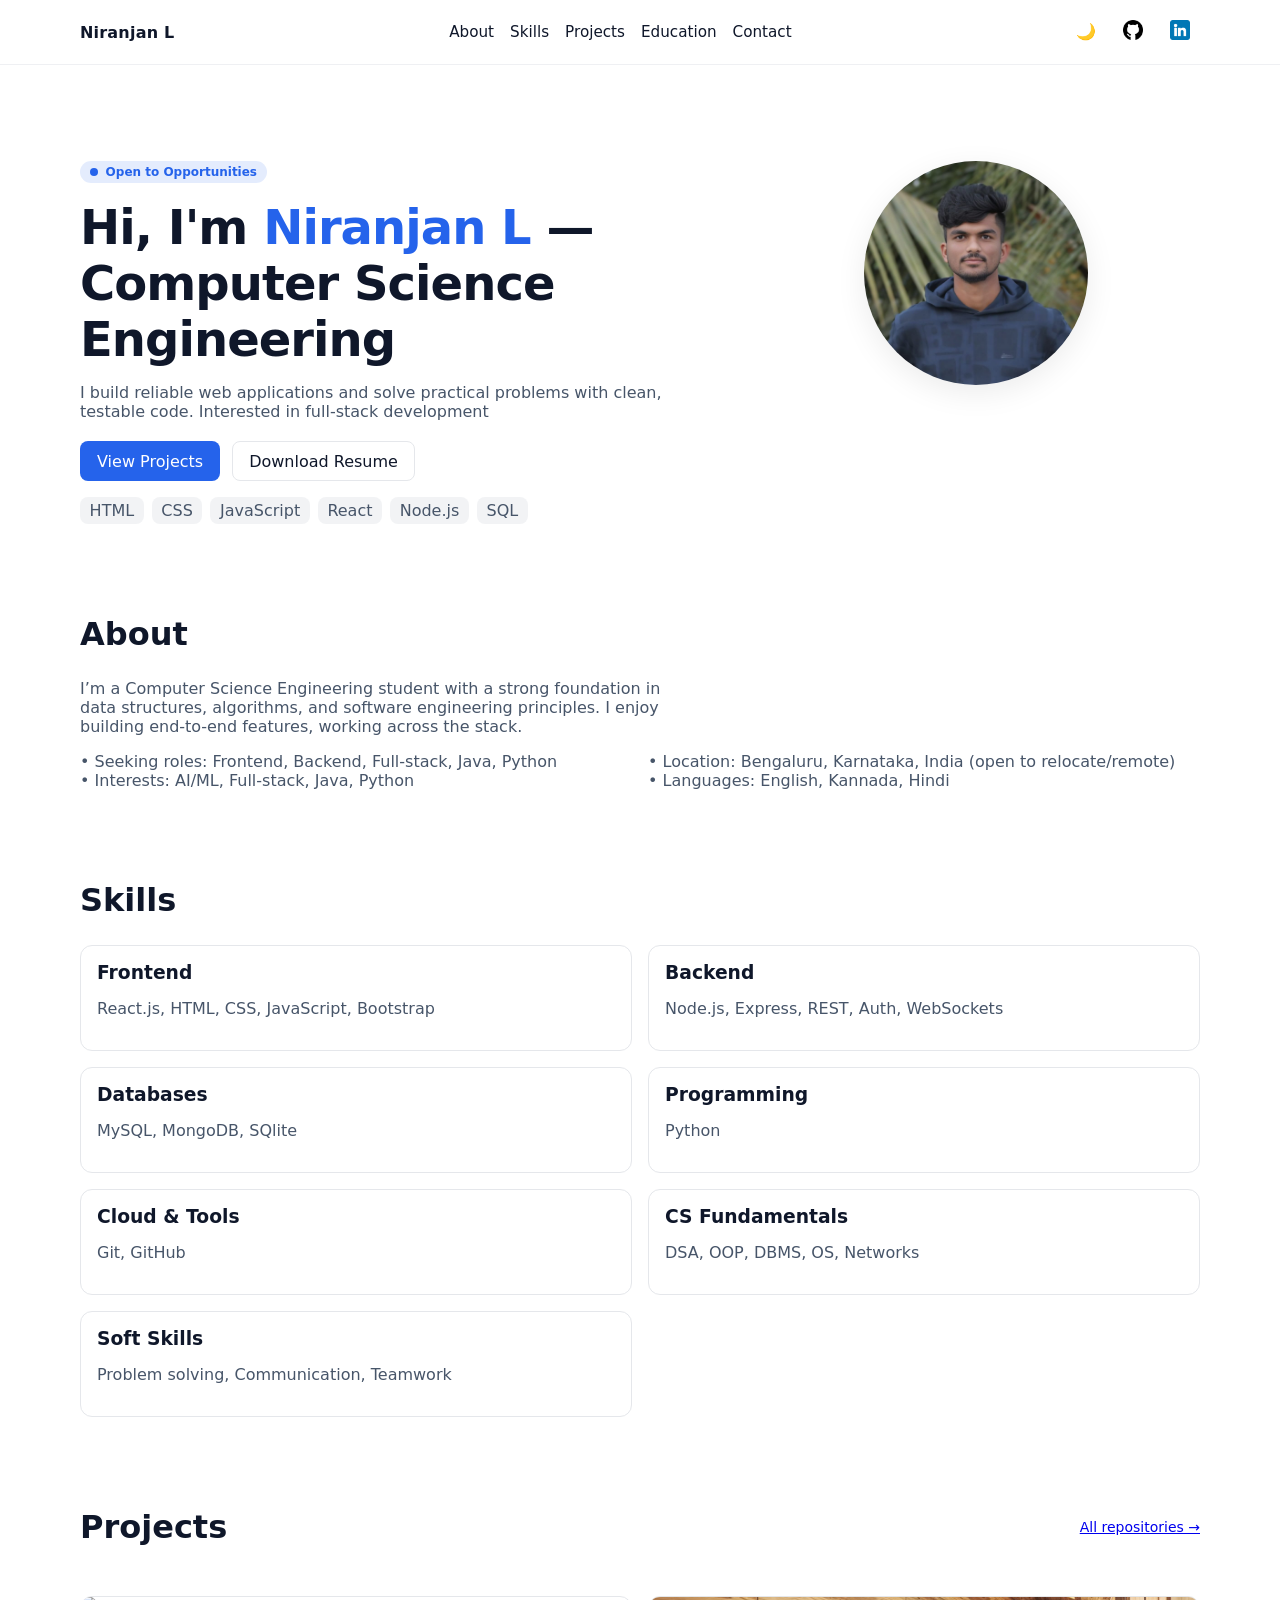
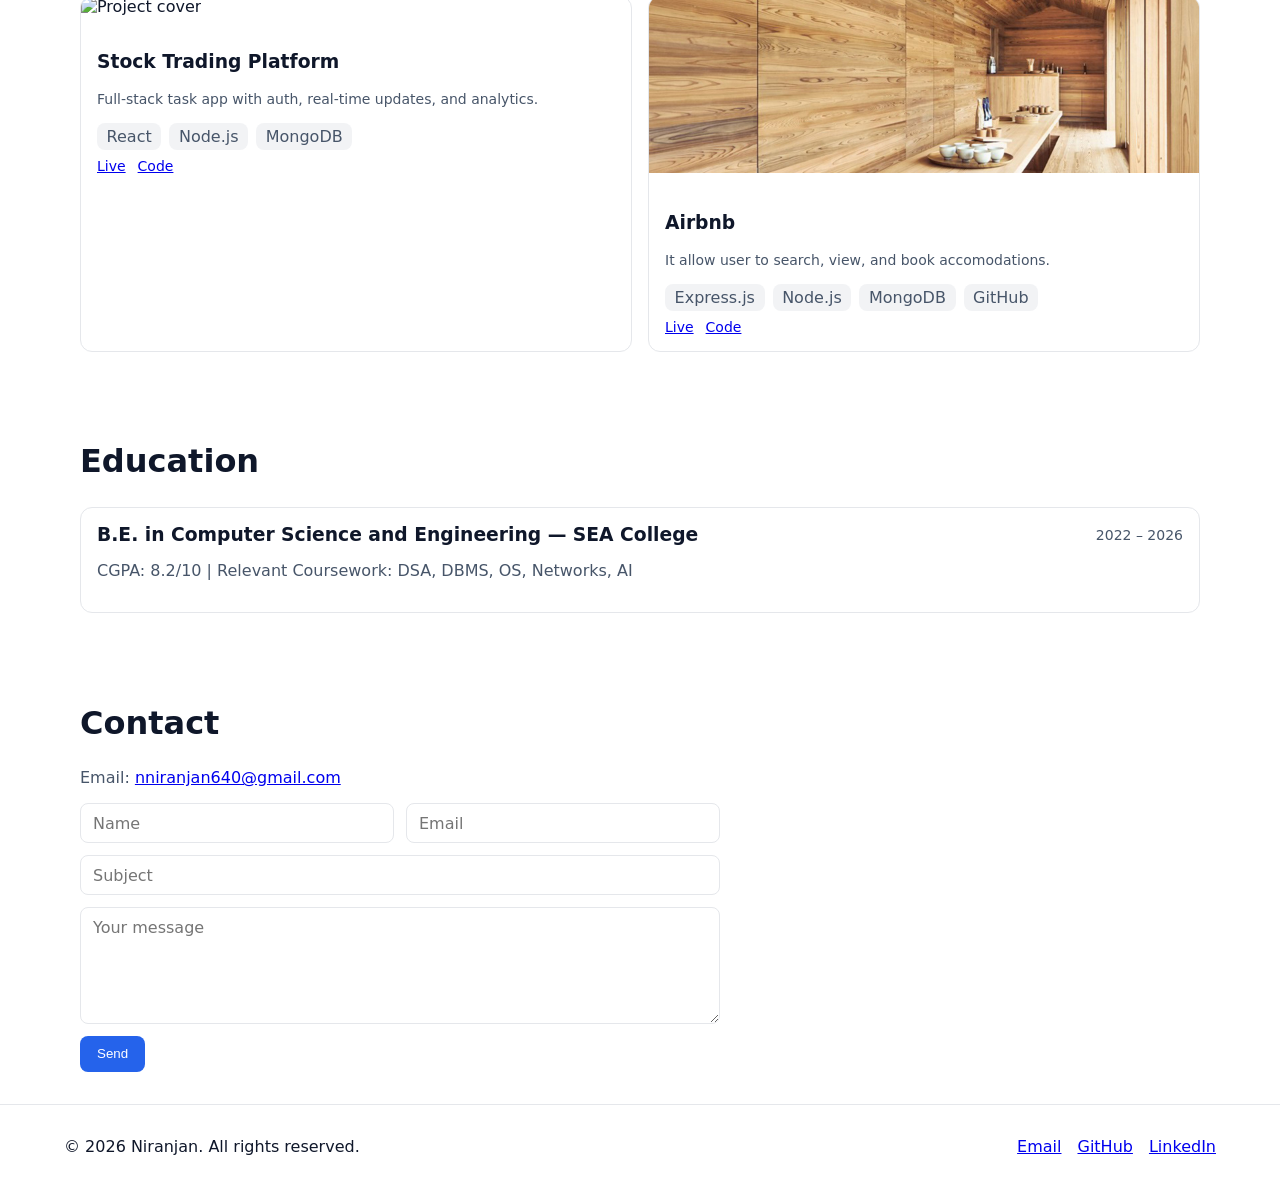
==== Portfolio-Html-Portfolio/index.html @ ee014823 "updated" ====
<!DOCTYPE html>
<html lang="en" class="no-js">
<head>
	<meta charset="utf-8" />
	<meta name="viewport" content="width=device-width, initial-scale=1" />
	<title>Niranjan | Computer Science Portfolio</title>
	<meta name="description" content="Computer Science graduate portfolio: projects, skills, experience, and contact." />
	<meta property="og:title" content="Niranjan | Computer Science Portfolio" />
	<meta property="og:description" content="Computer Science graduate portfolio: projects, skills, experience, and contact." />
	<meta property="og:type" content="website" />
	<link rel="icon" href="data:image/svg+xml,%3Csvg xmlns='http://www.w3.org/2000/svg' width='64' height='64'%3E%3Ctext y='48' x='8' font-size='48'%3E%F0%9F%92%BB%3C/text%3E%3C/svg%3E">
	<link rel="stylesheet" href="styles.css" />
</head>
<body class="theme-light">
	<header class="navbar">
		<div class="container navbar__content">
			<a href="#" class="brand">Niranjan L</a>
			<nav class="nav">
				<a href="#about" class="nav__link link-underline">About</a>
				<a href="#skills" class="nav__link link-underline">Skills</a>
				<a href="#projects" class="nav__link link-underline">Projects</a>
				<!-- <a href="#experience" class="nav__link link-underline">Experience</a> -->
				<a href="#education" class="nav__link link-underline">Education</a>
				<a href="#contact" class="nav__link link-underline">Contact</a>
			</nav>
			<div class="navbar__actions">
				<button id="themeToggle" aria-label="Toggle theme" class="icon-btn" title="Toggle theme">
					<span id="iconSun" class="icon hidden">☀️</span>
					<span id="iconMoon" class="icon">🌙</span>
				</button>
				<a href="https://github.com/Niranjan-640" target="_blank" rel="noreferrer" class="icon-btn" aria-label="GitHub">
                    <img src="github.png" alt="" class="image-style">
                </a>
				<a href="https://www.linkedin.com/in/niranjan640" target="_blank" rel="noreferrer" class="icon-btn" aria-label="LinkedIn">
					<img src="linkedin.png" alt="" class="image-style">
				</a>
			</div>
		</div>
	</header>

	<section class="hero">
		<div class="container grid">
			<div class="hero__left">
				<span class="badge"><span class="dot"></span> Open to Opportunities</span>
				<h1 class="hero__title">Hi, I'm <span class="accent">Niranjan L</span> — Computer Science Engineering</h1>
				<p class="hero__subtitle">I build reliable web applications and solve practical problems with clean, testable code. Interested in full‑stack development</p>
				<div class="hero__actions">
					<a href="#projects" class="btn btn-primary">View Projects</a>
					<a href="resume.pdf" download
					 class="btn btn-outline">Download Resume</a>
				</div>
				<ul class="chip-list">
					<li class="chip">HTML</li>
					<li class="chip">CSS</li>
					<li class="chip">JavaScript</li>
					<!-- <li class="chip">TypeScript</li> -->
					<li class="chip">React</li>
					 <li class="chip">Node.js</li>
					<li class="chip">SQL</li>
				</ul>
			</div>
			<div class="hero__right">
				<div class="avatar shadow-card">
					<img src="WhatsApp Image 2025-09-17 at 9.37.19 PM.jpeg" alt="Profile photo" />
				</div>
			</div>
		</div>
	</section>

	<section id="about" class="section">
		<div class="container">
			<h2 class="section__title">About</h2>
			<p class="muted maxch">
				I’m a Computer Science Engineering student with a strong foundation in data structures,
				algorithms, and software engineering principles. I enjoy building end‑to‑end features,
				working across the stack.
			</p>
			<ul class="list two-cols muted">
				<li>• Seeking roles: Frontend, Backend, Full‑stack, Java, Python</li>
				<li>• Interests: AI/ML, Full‑stack, Java, Python</li>
				<li>• Location: Bengaluru, Karnataka, India (open to relocate/remote)</li>
				<li>• Languages: English, Kannada, Hindi</li>
			</ul>
		</div>
	</section>

	<section id="skills" class="section">
		<div class="container">
			<h2 class="section__title">Skills</h2>
			<div class="cards">
				<div class="card">
					<h3 class="card__title">Frontend</h3>
					<p class="muted">React.js, HTML, CSS, JavaScript, Bootstrap</p>
				</div>
				<div class="card">
					<h3 class="card__title">Backend</h3>
					<p class="muted">Node.js, Express, REST, Auth, WebSockets</p>
				</div>
				<div class="card">
					<h3 class="card__title">Databases</h3>
					<p class="muted">MySQL, MongoDB, SQlite</p>
				</div>
				<div class="card">
					<h3 class="card__title">Programming</h3>
					<p class="muted">Python</p>
				</div>
				<div class="card">
					<h3 class="card__title">Cloud & Tools</h3>
					<p class="muted">Git, GitHub</p>
				</div>
				<div class="card">
					<h3 class="card__title">CS Fundamentals</h3>
					<p class="muted">DSA, OOP, DBMS, OS, Networks</p>
				</div>
				<div class="card">
					<h3 class="card__title">Soft Skills</h3>
					<p class="muted">Problem solving, Communication, Teamwork</p>
				</div>
			</div>
		</div>
	</section>

	<section id="projects" class="section">
		<div class="container section__header">
			<h2 class="section__title">Projects</h2>
			<a href="https://github.com/Niranjan-640?tab=repositories" target="_blank" class="link-underline small">All repositories →</a>
		</div>
		<div class="container cards two-cols">
			<article class="project">
				<img src="https://images.unsplash.com/photo-1555066931-4365d14bab8c?q=80&w=1200&auto=format&fit=crop" alt="Project cover" class="project__cover" />
				<div class="project__body">
					<h3 class="project__title">Stock Trading Platform</h3>
					<p class="muted small">Full‑stack task app with auth, real‑time updates, and analytics.</p>
					<ul class="chip-list">
						<li class="chip">React</li>
						<li class="chip">Node.js</li>
						<li class="chip">MongoDB</li>
					</ul>
					<div class="links">
						<a class="link-underline small" target="_blank" href="https://your-demo-link">Live</a>
						<a class="link-underline small" target="_blank" href="https://github.com/yourhandle/project-repo">Code</a>
					</div>
				</div>
			</article>

			<article class="project">
				<img src="airbnb-samara-yoshino-sugi-cedar-house-4.jpg" alt="Project cover" class="project__cover" />
				<div class="project__body">
					<h3 class="project__title">Airbnb</h3>
					<p class="muted small">It allow user to search, view, and book accomodations.</p>
					<ul class="chip-list">
						<li class="chip">Express.js</li>
						<li class="chip">Node.js</li>
						<li class="chip">MongoDB</li>
						<li class="chip">GitHub</li>
					</ul>
					<div class="links">
						<a class="link-underline small" target="_blank" href="https://your-demo-link">Live</a>
						<a class="link-underline small" target="_blank" href="https://github.com/yourhandle/project-repo">Code</a>
					</div>
				</div>
			</article>
		</div>
	</section>

	<!-- <section id="experience" class="section">
		<div class="container">
			<h2 class="section__title">Experience</h2>
			<div class="vstack gap">
				<div class="card">
					<div class="row between">
						<h3 class="card__title">Software Engineering Intern — Company Name</h3>
						<span class="muted small">Jun 2024 – Aug 2024</span>
					</div>
					<ul class="list-disc muted">
						<li>Built features with React and Node.js; improved page load by 30%.</li>
						<li>Wrote SQL queries and optimized indexes for reporting.</li>
						<li>Collaborated via pull requests and CI pipelines.</li>
					</ul>
				</div>
			</div>
		</div>
	</section> -->

	<section id="education" class="section">
		<div class="container">
			<h2 class="section__title">Education</h2>
			<div class="card">
				<div class="row between">
					<h3 class="card__title">B.E. in Computer Science and Engineering — SEA College</h3>
					<span class="muted small">2022 – 2026</span>
				</div>
				<p class="muted">CGPA: 8.2/10 | Relevant Coursework: DSA, DBMS, OS, Networks, AI</p>
			</div>
		</div>
	</section>

	<section id="contact" class="section">
		<div class="container">
			<h2 class="section__title">Contact</h2>
			<p class="muted">Email: <a href="mailto:nniranjan640@gmail.com" class="link-underline">nniranjan640@gmail.com</a></p>
			<form class="form" action="https://formspree.io/f/your-form-id" method="POST">
				<div class="row">
					<input name="name" required placeholder="Name" />
					<input type="email" name="email" required placeholder="Email" />
				</div>
				<input name="subject" placeholder="Subject" />
				<textarea name="message" required rows="5" placeholder="Your message"></textarea>
				<button class="btn btn-primary w-fit" type="submit">Send</button>
			</form>
		</div>
	</section>

	<footer class="footer">
		<div class="container footer__content">
			<p>© <span id="year"></span> Niranjan. All rights reserved.</p>
			<div class="footer__links">
				<a href="mailto:nniranjan640@gmail.com" class="link-underline">Email</a>
				<a href="https://github.com/Niranjan-640" target="_blank" class="link-underline">GitHub</a>
				<a href="https://linkedin.com/in/niranjan640" target="_blank" class="link-underline">LinkedIn</a>
			</div>
		</div>
	</footer>

	<script src="script.js"></script>
</body>

</html>
---- Portfolio-Html-Portfolio/styles.css ----
:root {
	--bg: #ffffff;
	--text: #0f172a;
	--muted: #475569;
	--border: #e5e7eb;
	--primary: #2563eb;
	--primary-700: #1d4ed8;
	--card-shadow: 0 8px 30px rgba(0,0,0,0.08);
	--bg-soft: #f8fafc;
}

.theme-dark {
	--bg: #0b1020;
	--text: #e5e7eb;
	--muted: #cbd5e1cc;
	--border: #1f2937;
	--bg-soft: #0f172a;
}

* { box-sizing: border-box; }
html { scroll-behavior: smooth; }
body {
	margin: 0;
	font-family: ui-sans-serif, system-ui, -apple-system, Segoe UI, Roboto, Inter, Arial, sans-serif;
	background: var(--bg);
	color: var(--text);
}

/* Utilities */
.container { max-width: 72rem; margin: 0 auto; padding: 0 1rem; }
.small { font-size: 0.875rem; }
.maxch { max-width: 60ch; }
.muted { color: var(--muted); }
.link-underline {
	background-image: linear-gradient(currentColor, currentColor);
	background-size: 0% 2px;
	background-repeat: no-repeat;
	background-position: 0 100%;
	transition: background-size .25s ease-in-out;
}
.link-underline:hover { background-size: 100% 2px; }
.row { display: flex; gap: .75rem; flex-wrap: wrap; }
.row.between { justify-content: space-between; align-items: center; }
.vstack { display: grid; }
.gap { gap: 1rem; }
.grid {
	display: grid;
	grid-template-columns: 1fr;
	gap: 2rem;
}
@media (min-width: 768px) {
	.grid { grid-template-columns: repeat(12, 1fr); }
}

/* Navbar */
.navbar {
	position: sticky; top: 0; z-index: 50;
	backdrop-filter: blur(8px);
	background: color-mix(in srgb, var(--bg) 70%, transparent);
	border-bottom: 1px solid color-mix(in srgb, var(--border) 60%, transparent);
}
.navbar__content {
	display: flex; align-items: center; justify-content: space-between; padding: .75rem 1rem;
}
.brand { font-weight: 600; letter-spacing: .2px; text-decoration: none; color: var(--text); }
.nav { display: none; gap: 1rem; font-size: .95rem; }
@media (min-width: 640px) { .nav { display: flex; } }
.nav__link { color: var(--text); text-decoration: none; }
.navbar__actions { display: flex; align-items: center; gap: .5rem; }
.icon-btn {
	border: 0; background: transparent; padding: .5rem .6rem; border-radius: .5rem;
	color: var(--text); cursor: pointer;
}
.icon { font-size: 1rem; line-height: 1; }
.hidden { display: none; }

/* Hero */
.hero { padding: 3.5rem 0 0; }
@media (min-width: 768px) { .hero { padding: 6rem 0 0; } }
.hero .grid > .hero__left { grid-column: 1 / -1; }
.hero .grid > .hero__right { grid-column: 1 / -1; }
@media (min-width: 768px) {
	.hero .grid > .hero__left { grid-column: span 7; }
	.hero .grid > .hero__right { grid-column: span 5; }
}
.hero__title { margin: 1rem 0 0; font-size: clamp(1.75rem, 2.5vw + 1rem, 3rem); font-weight: 700; letter-spacing: -.02em; }
.hero__subtitle { margin: 1rem 0 0; color: var(--muted); }
.accent { color: var(--primary); }
.hero__actions { margin-top: 1.25rem; display: flex; gap: .75rem; flex-wrap: wrap; }

.badge {
	display: inline-flex; align-items: center; gap: .5rem;
	font-size: .75rem; font-weight: 600;
	padding: .25rem .6rem; border-radius: 999px;
	background: color-mix(in srgb, var(--primary) 12%, transparent);
	color: var(--primary);
}
.dot {
	inline-size: .5rem; block-size: .5rem; border-radius: 999px;
	background: var(--primary);
	animation: pulse 1.5s infinite;
}
@keyframes pulse {
	0%, 100% { opacity: .4; transform: scale(.9); }
	50% { opacity: 1; transform: scale(1); }
}

.chip-list { display: flex; flex-wrap: wrap; gap: .5rem; margin: 1rem 0 0; padding: 0; list-style: none; }
.chip {
	padding: .25rem .6rem; border-radius: .5rem;
	background: color-mix(in srgb, var(--border) 50%, transparent);
	color: var(--muted);
}

/* Avatar */
.avatar {
	inline-size: 10rem; block-size: 10rem; border-radius: 999px; overflow: hidden;
	margin: 0 auto;
}
@media (min-width: 768px) { .avatar { inline-size: 14rem; block-size: 14rem; } }
.avatar img { inline-size: 100%; block-size: 100%; object-fit: cover; }
.shadow-card { box-shadow: var(--card-shadow); }

/* Sections */
.section { padding: 4rem 0 0; }
.section__header { display: flex; align-items: center; justify-content: space-between; gap: .5rem; }
.section__title { font-size: clamp(1.5rem, 2vw + .5rem, 2rem); font-weight: 600; }

/* Cards */
.cards { display: grid; grid-template-columns: 1fr; gap: 1rem; margin-top: 1.5rem; }
.cards.two-cols { grid-template-columns: 1fr; }
@media (min-width: 640px) { .cards { grid-template-columns: repeat(2, 1fr); } }
@media (min-width: 1024px) { .cards.two-cols { grid-template-columns: repeat(2, 1fr); } }
.card {
	padding: 1rem; border: 1px solid var(--border); border-radius: .75rem; background: var(--bg);
}
.card__title { margin: 0; font-weight: 600; }

/* Project */
.project { border: 1px solid var(--border); border-radius: .75rem; overflow: hidden; background: var(--bg); transition: box-shadow .2s ease; }
.project:hover { box-shadow: var(--card-shadow); }
.project__cover { inline-size: 100%; block-size: 11rem; object-fit: cover; }
.project__body { padding: 1rem; }
.links { margin-top: .5rem; display: flex; gap: .75rem; }

/* Lists */
.list { margin: 1rem 0 0; padding: 0; list-style: none; }
.list.two-cols { columns: 1; column-gap: 1rem; }
@media (min-width: 768px) { .list.two-cols { columns: 2; } }
.list-disc { list-style: disc; padding-left: 1.25rem; }

/* Form */
.form { margin-top: 1rem; display: grid; gap: .75rem; max-width: 40rem; }
.form input, .form textarea {
	padding: .6rem .75rem; border: 1px solid var(--border);
	border-radius: .5rem; background: var(--bg); color: var(--text);
	font: inherit;
}
.form .row input { flex: 1 1 12rem; }

/* Buttons */
.btn {
	display: inline-flex; align-items: center; justify-content: center;
	padding: .6rem 1rem; border-radius: .5rem; border: 1px solid transparent;
	text-decoration: none; color: white; background: var(--primary); cursor: pointer;
}
.btn:hover { background: var(--primary-700); }
.btn-outline { background: transparent; color: var(--text); border-color: var(--border); }
.btn-outline:hover { background: color-mix(in srgb, var(--border) 30%, transparent); }
.w-fit { width: fit-content; }

/* Footer */
.footer { margin-top: 2rem; border-top: 1px solid var(--border); }
.footer__content { display: flex; align-items: center; justify-content: space-between; gap: 1rem; padding: 1rem 0; }
.footer__links { display: flex; gap: 1rem; }

/* Theme handling: body.theme-dark switches variables */
body.theme-dark { background: var(--bg); color: var(--text); }

/* Reduce motion */
@media (prefers-reduced-motion: reduce) {
	* { animation-duration: .001ms !important; animation-iteration-count: 1 !important; transition-duration: .001ms !important; scroll-behavior: auto !important; }
}
.image-style{
    height: 20px;
    width: 20px;
}
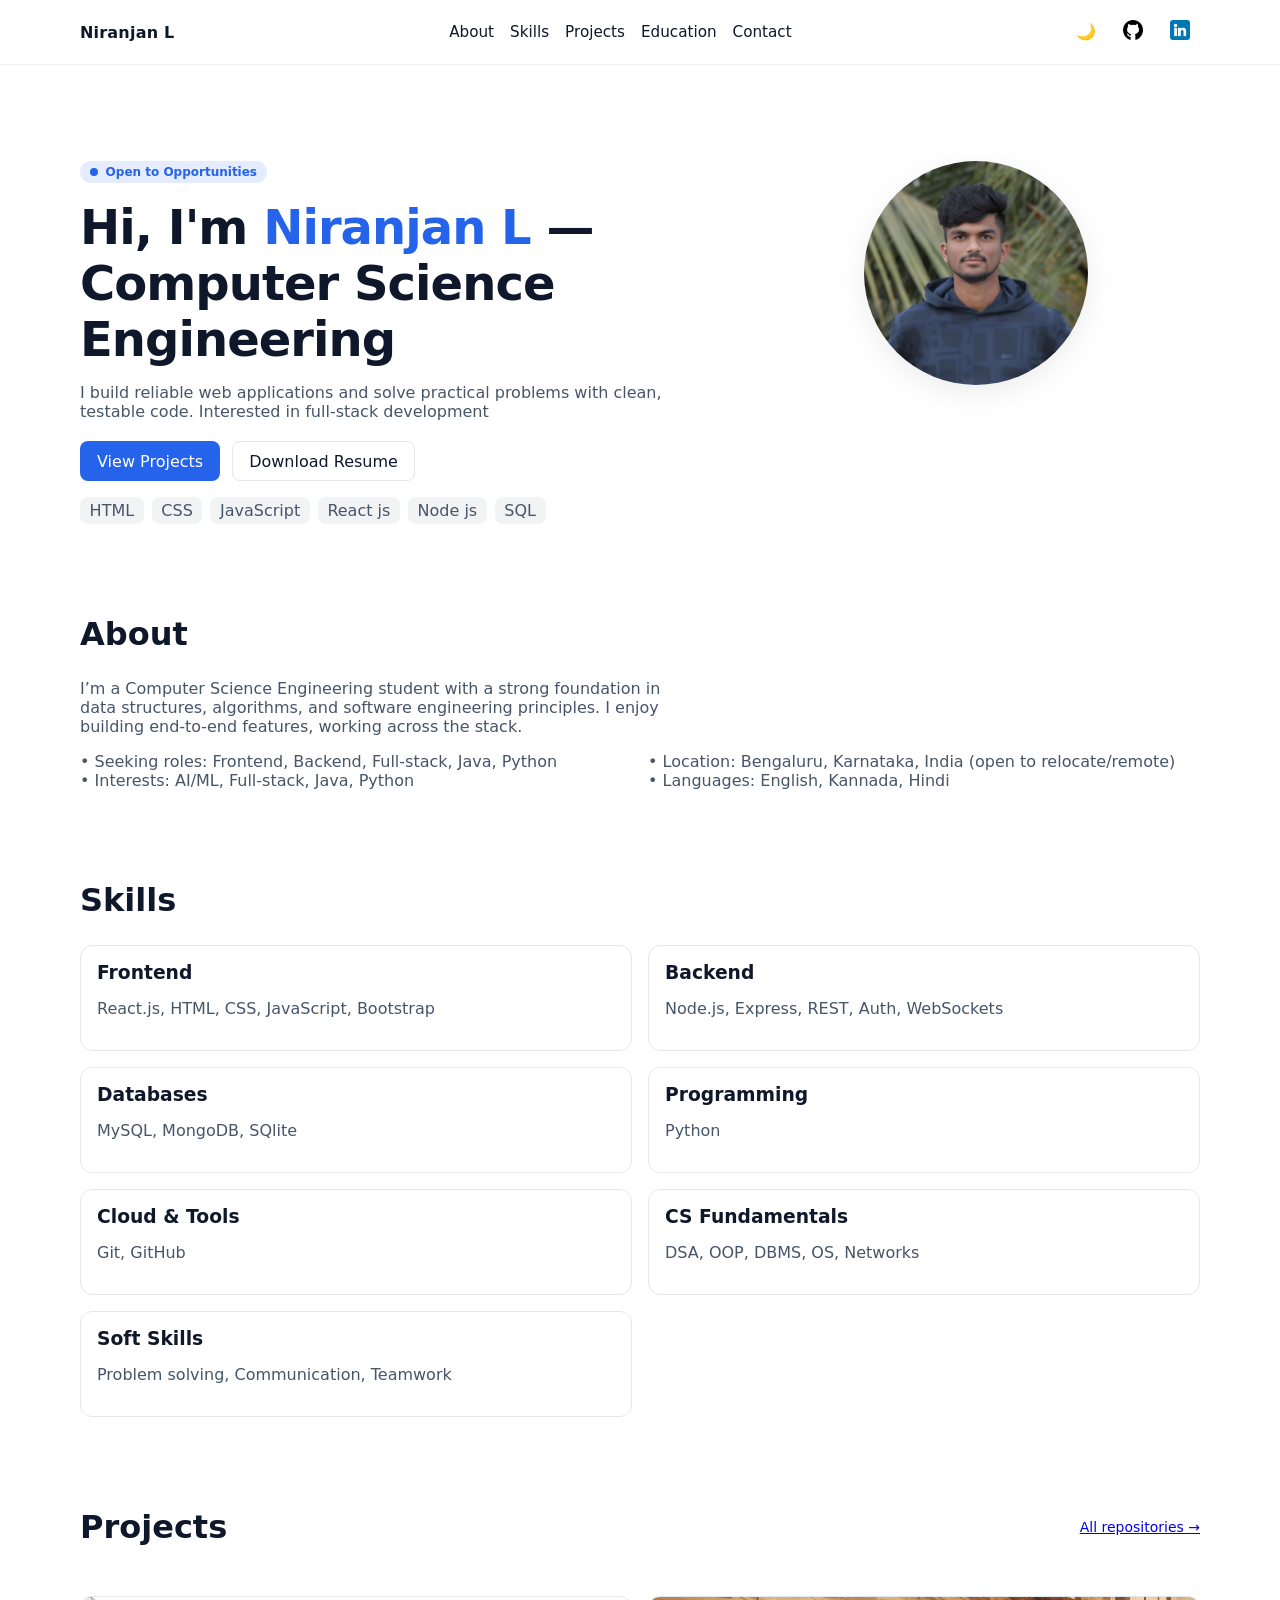
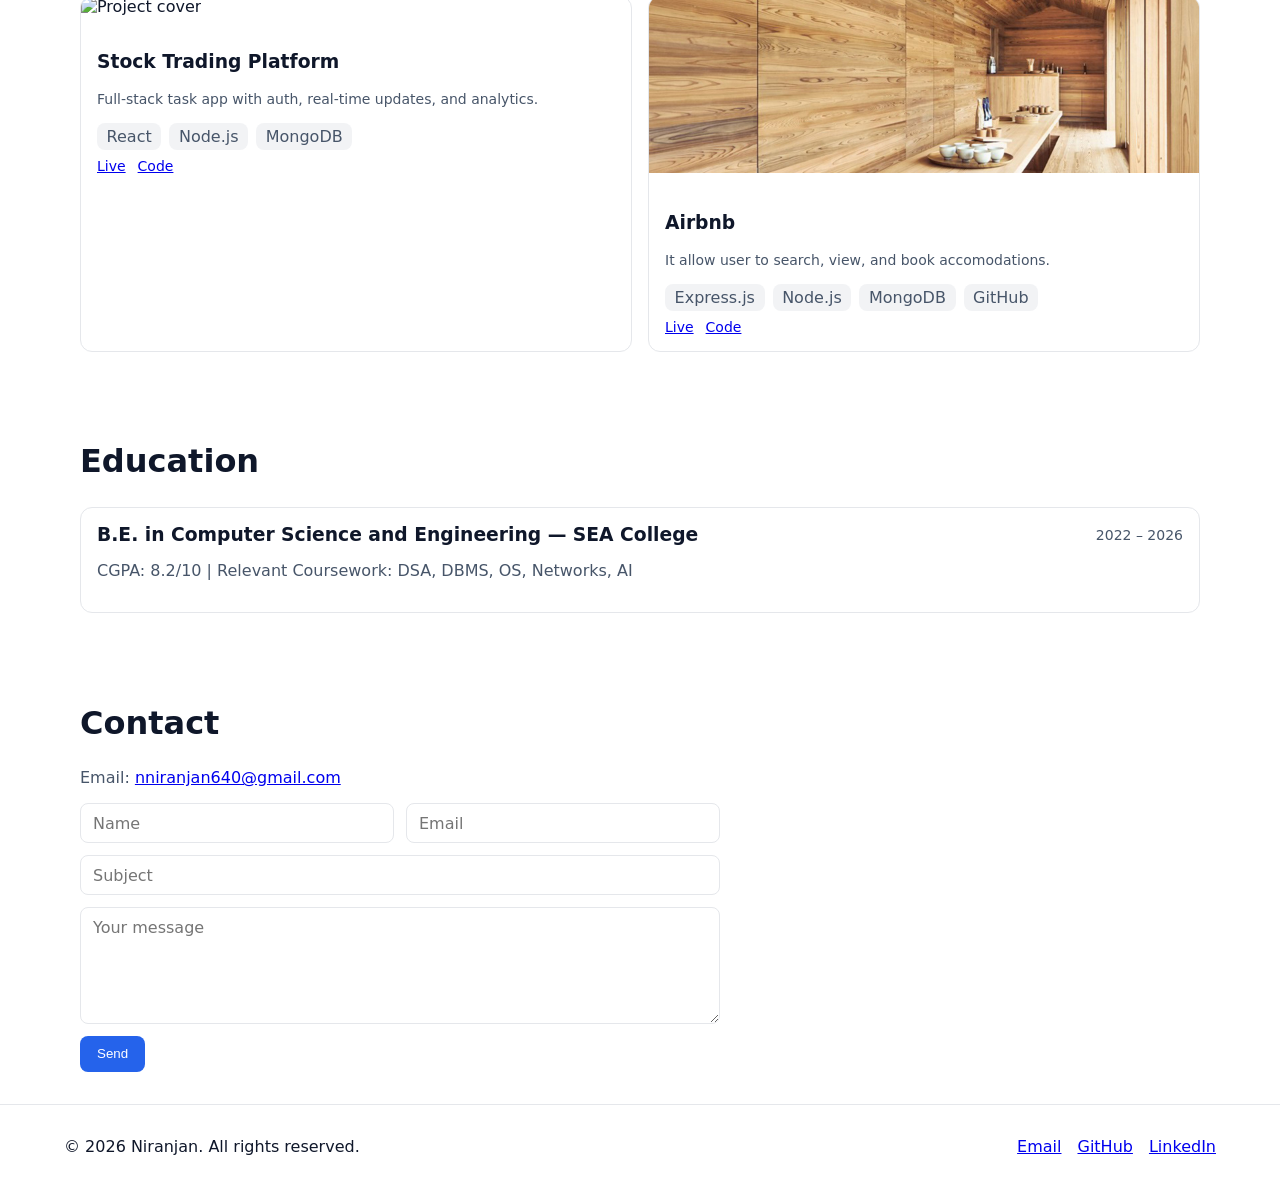
==== commit d91b0a2c: "first commit1" ====
--- a/Portfolio-Html-Portfolio/index.html
+++ b/Portfolio-Html-Portfolio/index.html
@@ -54,8 +54,8 @@
 					<li class="chip">CSS</li>
 					<li class="chip">JavaScript</li>
 					<!-- <li class="chip">TypeScript</li> -->
-					<li class="chip">React</li>
-					 <li class="chip">Node.js</li>
+					<li class="chip">React js</li>
+					 <li class="chip">Node js</li>
 					<li class="chip">SQL</li>
 				</ul>
 			</div>
